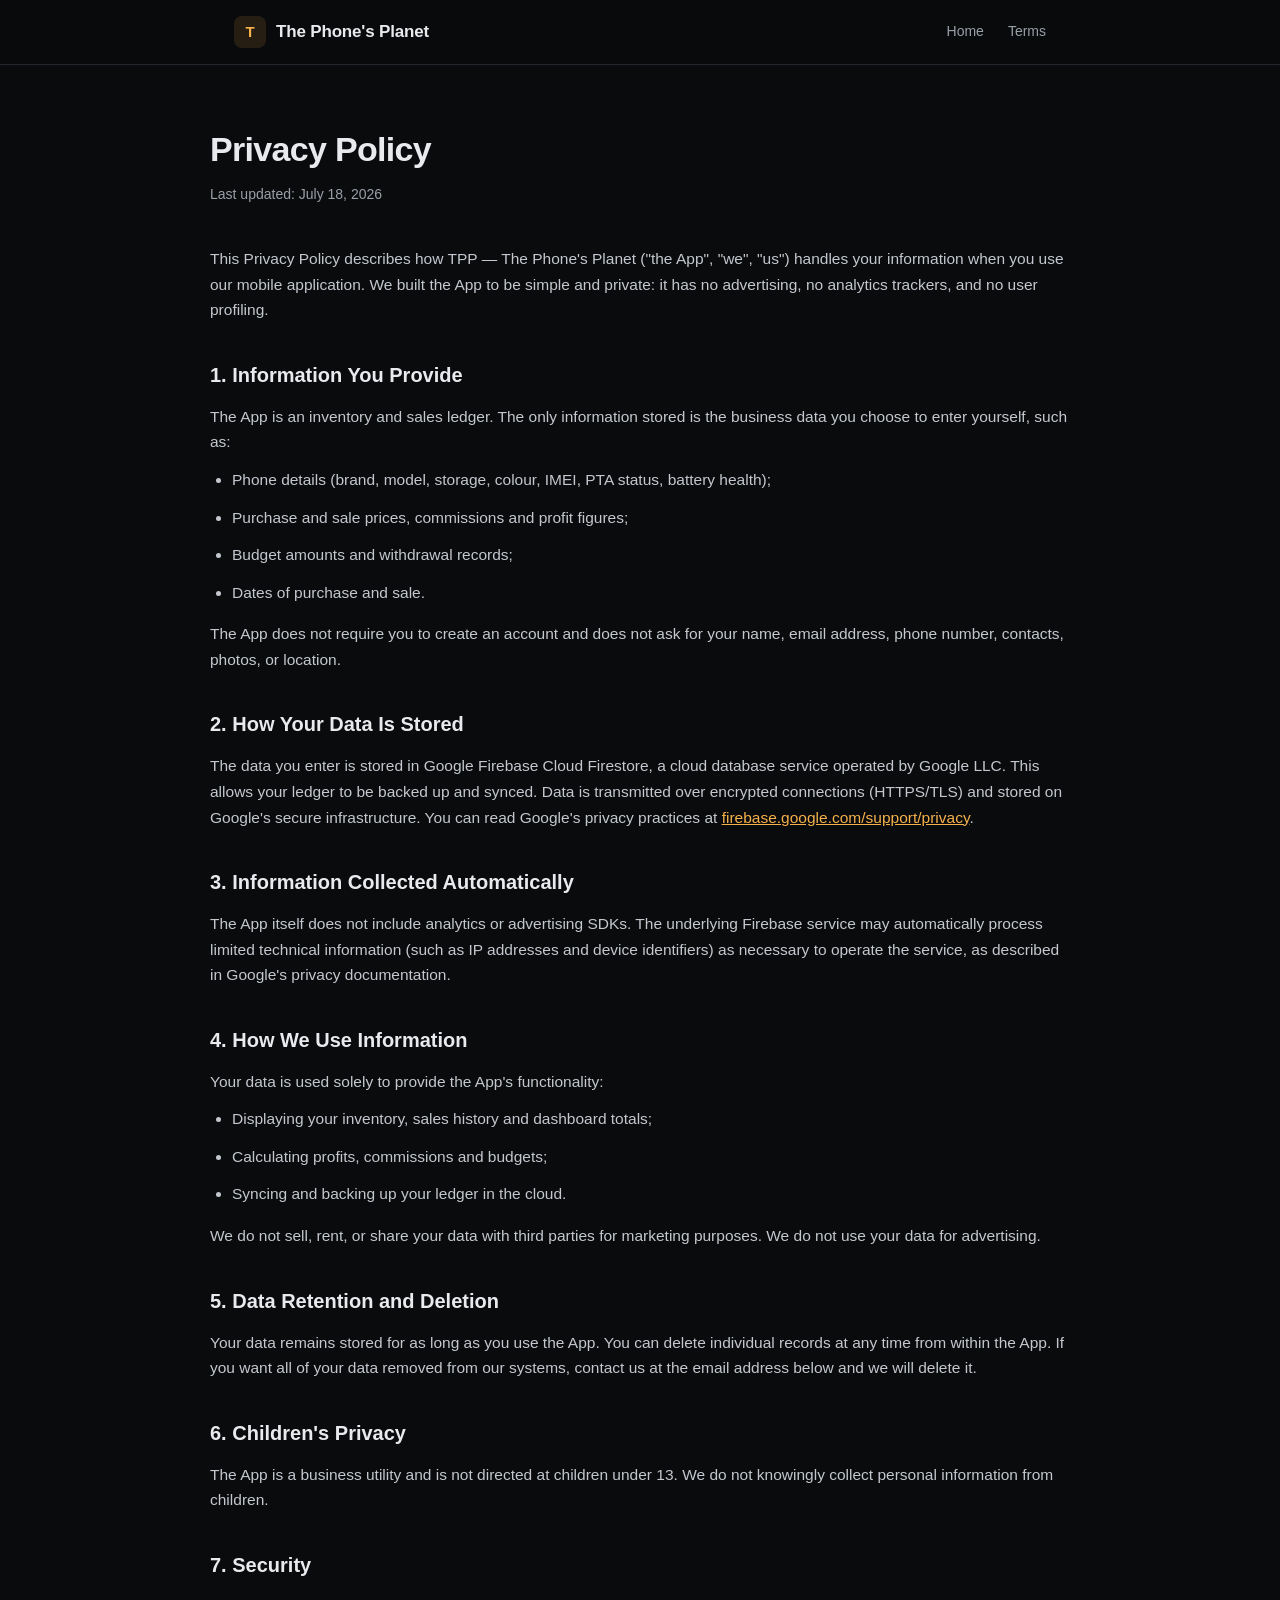
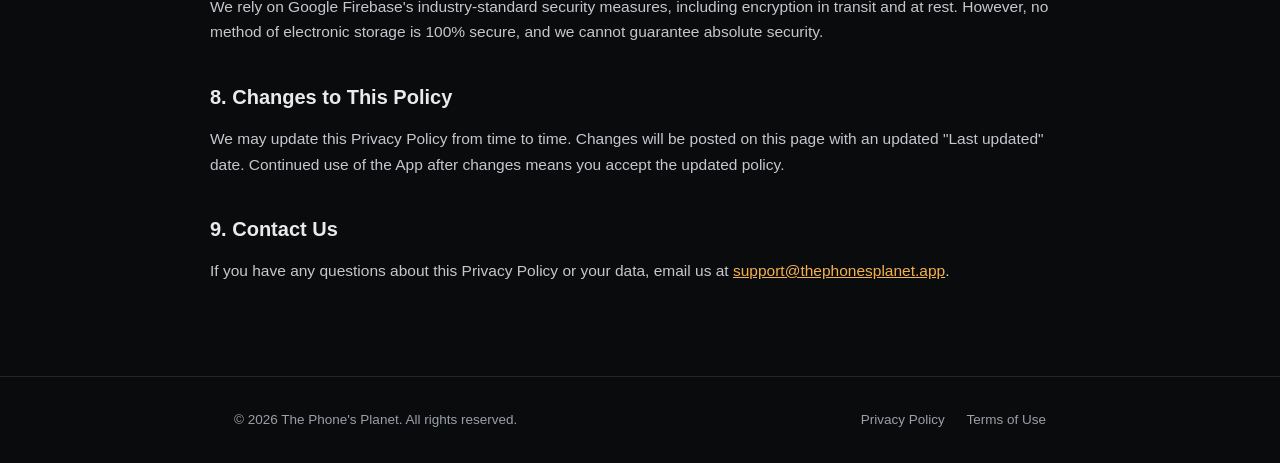
==== privacy.html @ 46cae415 "TOS" ====
<!DOCTYPE html>
<html lang="en">
<head>
  <meta charset="UTF-8" />
  <meta name="viewport" content="width=device-width, initial-scale=1.0" />
  <title>Privacy Policy — TPP: The Phone's Planet</title>
  <meta name="description" content="Privacy Policy for TPP — The Phone's Planet." />
  <link rel="stylesheet" href="styles.css" />
</head>
<body>
  <header>
    <div class="container nav">
      <a class="brand" href="index.html">
        <span class="logo">T</span>
        The Phone's Planet
      </a>
      <nav class="nav-links">
        <a href="index.html">Home</a>
        <a href="terms.html">Terms</a>
      </nav>
    </div>
  </header>

  <main class="container legal">
    <h1>Privacy Policy</h1>
    <p class="updated">Last updated: July 18, 2026</p>

    <p>
      This Privacy Policy describes how TPP — The Phone's Planet ("the App",
      "we", "us") handles your information when you use our mobile
      application. We built the App to be simple and private: it has no
      advertising, no analytics trackers, and no user profiling.
    </p>

    <h2>1. Information You Provide</h2>
    <p>
      The App is an inventory and sales ledger. The only information stored is
      the business data you choose to enter yourself, such as:
    </p>
    <ul>
      <li>Phone details (brand, model, storage, colour, IMEI, PTA status, battery health);</li>
      <li>Purchase and sale prices, commissions and profit figures;</li>
      <li>Budget amounts and withdrawal records;</li>
      <li>Dates of purchase and sale.</li>
    </ul>
    <p>
      The App does not require you to create an account and does not ask for
      your name, email address, phone number, contacts, photos, or location.
    </p>

    <h2>2. How Your Data Is Stored</h2>
    <p>
      The data you enter is stored in Google Firebase Cloud Firestore, a cloud
      database service operated by Google LLC. This allows your ledger to be
      backed up and synced. Data is transmitted over encrypted connections
      (HTTPS/TLS) and stored on Google's secure infrastructure. You can read
      Google's privacy practices at
      <a href="https://firebase.google.com/support/privacy" target="_blank" rel="noopener">firebase.google.com/support/privacy</a>.
    </p>

    <h2>3. Information Collected Automatically</h2>
    <p>
      The App itself does not include analytics or advertising SDKs. The
      underlying Firebase service may automatically process limited technical
      information (such as IP addresses and device identifiers) as necessary
      to operate the service, as described in Google's privacy documentation.
    </p>

    <h2>4. How We Use Information</h2>
    <p>Your data is used solely to provide the App's functionality:</p>
    <ul>
      <li>Displaying your inventory, sales history and dashboard totals;</li>
      <li>Calculating profits, commissions and budgets;</li>
      <li>Syncing and backing up your ledger in the cloud.</li>
    </ul>
    <p>
      We do not sell, rent, or share your data with third parties for
      marketing purposes. We do not use your data for advertising.
    </p>

    <h2>5. Data Retention and Deletion</h2>
    <p>
      Your data remains stored for as long as you use the App. You can delete
      individual records at any time from within the App. If you want all of
      your data removed from our systems, contact us at the email address
      below and we will delete it.
    </p>

    <h2>6. Children's Privacy</h2>
    <p>
      The App is a business utility and is not directed at children under 13.
      We do not knowingly collect personal information from children.
    </p>

    <h2>7. Security</h2>
    <p>
      We rely on Google Firebase's industry-standard security measures,
      including encryption in transit and at rest. However, no method of
      electronic storage is 100% secure, and we cannot guarantee absolute
      security.
    </p>

    <h2>8. Changes to This Policy</h2>
    <p>
      We may update this Privacy Policy from time to time. Changes will be
      posted on this page with an updated "Last updated" date. Continued use
      of the App after changes means you accept the updated policy.
    </p>

    <h2>9. Contact Us</h2>
    <p>
      If you have any questions about this Privacy Policy or your data, email
      us at
      <a href="mailto:support@thephonesplanet.app">support@thephonesplanet.app</a>.
    </p>
  </main>

  <footer>
    <div class="container footer-inner">
      <span>© 2026 The Phone's Planet. All rights reserved.</span>
      <span>
        <a href="privacy.html">Privacy Policy</a>
        <a href="terms.html">Terms of Use</a>
      </span>
    </div>
  </footer>
</body>
</html>
---- styles.css ----
:root {
  --bg: #0a0b0d;
  --surface: #131519;
  --border: #23262d;
  --text: #e8eaed;
  --muted: #9aa0a8;
  --accent: #f5b14c;
  --accent-soft: rgba(245, 177, 76, 0.12);
  --green: #34c38f;
  --blue: #4c8dff;
}

* {
  margin: 0;
  padding: 0;
  box-sizing: border-box;
}

html {
  scroll-behavior: smooth;
}

body {
  background: var(--bg);
  color: var(--text);
  font-family: "Inter", -apple-system, BlinkMacSystemFont, "Segoe UI", Roboto,
    sans-serif;
  line-height: 1.65;
  -webkit-font-smoothing: antialiased;
}

.container {
  max-width: 860px;
  margin: 0 auto;
  padding: 0 24px;
}

/* ---------- Header ---------- */

header {
  border-bottom: 1px solid var(--border);
  position: sticky;
  top: 0;
  background: rgba(10, 11, 13, 0.85);
  backdrop-filter: blur(12px);
  z-index: 10;
}

.nav {
  display: flex;
  align-items: center;
  justify-content: space-between;
  height: 64px;
}

.brand {
  display: flex;
  align-items: center;
  gap: 10px;
  font-weight: 700;
  font-size: 17px;
  color: var(--text);
  text-decoration: none;
  letter-spacing: -0.01em;
}

.brand .logo {
  width: 32px;
  height: 32px;
  border-radius: 8px;
  background: var(--accent-soft);
  color: var(--accent);
  display: grid;
  place-items: center;
  font-size: 15px;
  font-weight: 800;
}

.nav-links {
  display: flex;
  gap: 24px;
}

.nav-links a {
  color: var(--muted);
  text-decoration: none;
  font-size: 14px;
  transition: color 0.15s;
}

.nav-links a:hover {
  color: var(--text);
}

/* ---------- Hero ---------- */

.hero {
  text-align: center;
  padding: 96px 0 72px;
}

.hero .badge {
  display: inline-block;
  background: var(--accent-soft);
  color: var(--accent);
  font-size: 13px;
  font-weight: 600;
  padding: 6px 14px;
  border-radius: 999px;
  margin-bottom: 24px;
}

.hero h1 {
  font-size: clamp(34px, 6vw, 56px);
  font-weight: 800;
  letter-spacing: -0.03em;
  line-height: 1.12;
}

.hero h1 .accent {
  color: var(--accent);
}

.hero p.lede {
  color: var(--muted);
  font-size: 19px;
  max-width: 560px;
  margin: 20px auto 36px;
}

.cta-row {
  display: flex;
  gap: 14px;
  justify-content: center;
  flex-wrap: wrap;
}

.btn {
  display: inline-flex;
  align-items: center;
  gap: 8px;
  padding: 13px 26px;
  border-radius: 12px;
  font-size: 15px;
  font-weight: 600;
  text-decoration: none;
  transition: opacity 0.15s, background 0.15s;
}

.btn-primary {
  background: var(--accent);
  color: #14100a;
}

.btn-primary:hover {
  opacity: 0.9;
}

.btn-secondary {
  background: var(--surface);
  color: var(--text);
  border: 1px solid var(--border);
}

.btn-secondary:hover {
  background: #1a1d23;
}

/* ---------- Features ---------- */

.section {
  padding: 64px 0;
  border-top: 1px solid var(--border);
}

.section h2 {
  font-size: 28px;
  font-weight: 700;
  letter-spacing: -0.02em;
  margin-bottom: 8px;
}

.section p.sub {
  color: var(--muted);
  margin-bottom: 36px;
}

.grid {
  display: grid;
  grid-template-columns: repeat(auto-fit, minmax(240px, 1fr));
  gap: 16px;
}

.card {
  background: var(--surface);
  border: 1px solid var(--border);
  border-radius: 16px;
  padding: 24px;
}

.card .icon {
  width: 40px;
  height: 40px;
  border-radius: 10px;
  display: grid;
  place-items: center;
  font-size: 19px;
  margin-bottom: 14px;
  background: var(--accent-soft);
}

.card h3 {
  font-size: 16px;
  font-weight: 600;
  margin-bottom: 6px;
}

.card p {
  color: var(--muted);
  font-size: 14px;
}

/* ---------- Support ---------- */

.support-box {
  background: var(--surface);
  border: 1px solid var(--border);
  border-radius: 16px;
  padding: 32px;
  text-align: center;
}

.support-box a.email {
  color: var(--accent);
  font-weight: 600;
  text-decoration: none;
}

/* ---------- Legal pages ---------- */

.legal {
  padding: 56px 0 80px;
}

.legal h1 {
  font-size: 34px;
  font-weight: 800;
  letter-spacing: -0.02em;
  margin-bottom: 6px;
}

.legal .updated {
  color: var(--muted);
  font-size: 14px;
  margin-bottom: 40px;
}

.legal h2 {
  font-size: 20px;
  font-weight: 700;
  margin: 36px 0 12px;
}

.legal p,
.legal li {
  color: #c4c8ce;
  font-size: 15.5px;
  margin-bottom: 12px;
}

.legal ul {
  padding-left: 22px;
  margin-bottom: 16px;
}

.legal a {
  color: var(--accent);
}

/* ---------- Footer ---------- */

footer {
  border-top: 1px solid var(--border);
  padding: 32px 0;
}

.footer-inner {
  display: flex;
  align-items: center;
  justify-content: space-between;
  flex-wrap: wrap;
  gap: 16px;
  color: var(--muted);
  font-size: 13.5px;
}

.footer-inner a {
  color: var(--muted);
  text-decoration: none;
  margin-left: 18px;
}

.footer-inner a:hover {
  color: var(--text);
}

@media (max-width: 560px) {
  .hero {
    padding: 64px 0 48px;
  }
  .nav-links {
    gap: 16px;
  }
}
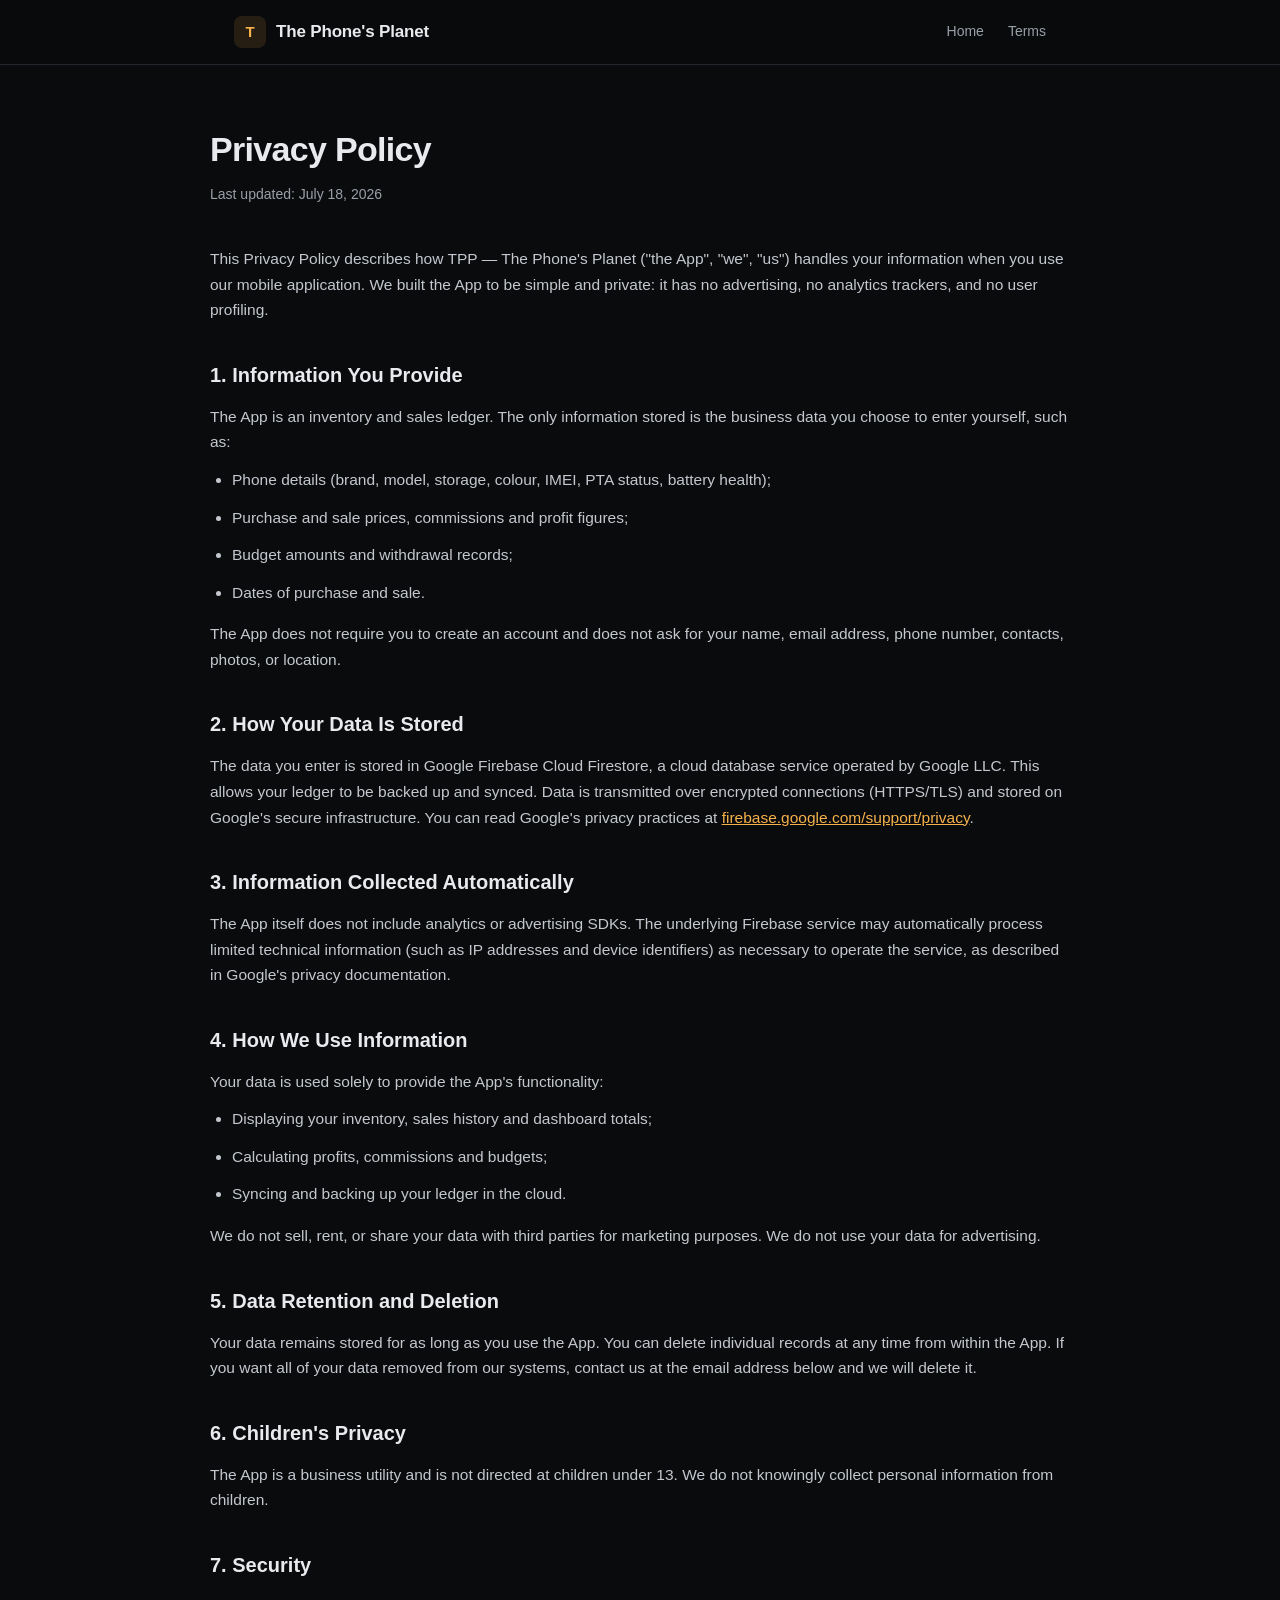
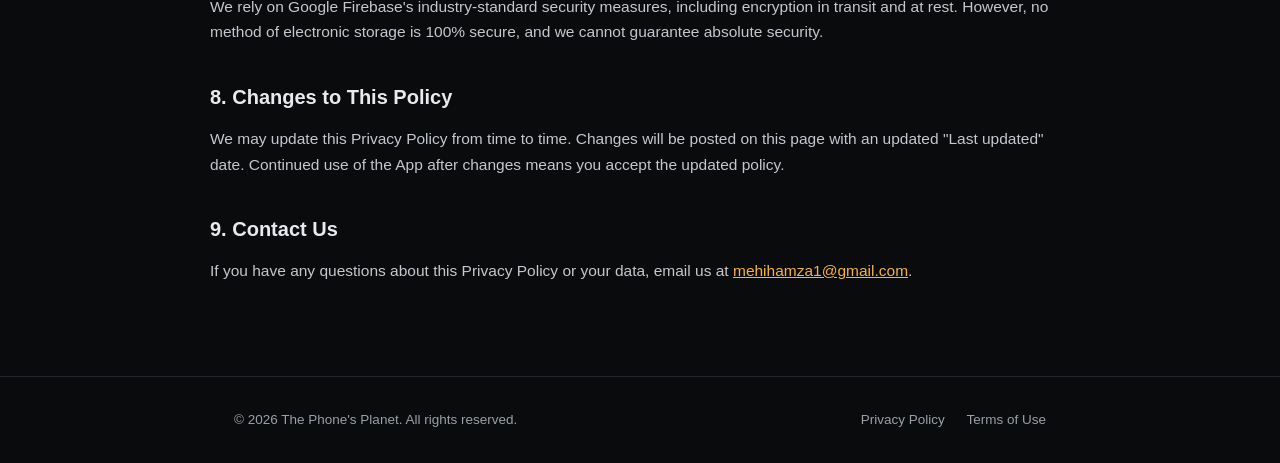
==== commit cee0fcef: "Update support email to mehihamza1@gmail.com Co-authored-by: Cursor <cursoragent@cursor.com>" ====
--- a/privacy.html
+++ b/privacy.html
@@ -5,18 +5,18 @@
   <meta name="viewport" content="width=device-width, initial-scale=1.0" />
   <title>Privacy Policy — TPP: The Phone's Planet</title>
   <meta name="description" content="Privacy Policy for TPP — The Phone's Planet." />
-  <link rel="stylesheet" href="styles.css" />
+  <link rel="stylesheet" href="/styles.css" />
 </head>
 <body>
   <header>
     <div class="container nav">
-      <a class="brand" href="index.html">
+      <a class="brand" href="/">
         <span class="logo">T</span>
         The Phone's Planet
       </a>
       <nav class="nav-links">
-        <a href="index.html">Home</a>
-        <a href="terms.html">Terms</a>
+        <a href="/">Home</a>
+        <a href="/terms">Terms</a>
       </nav>
     </div>
   </header>
@@ -111,7 +111,7 @@
     <p>
       If you have any questions about this Privacy Policy or your data, email
       us at
-      <a href="mailto:support@thephonesplanet.app">support@thephonesplanet.app</a>.
+      <a href="mailto:mehihamza1@gmail.com">mehihamza1@gmail.com</a>.
     </p>
   </main>
 
@@ -119,8 +119,8 @@
     <div class="container footer-inner">
       <span>© 2026 The Phone's Planet. All rights reserved.</span>
       <span>
-        <a href="privacy.html">Privacy Policy</a>
-        <a href="terms.html">Terms of Use</a>
+        <a href="/privacy">Privacy Policy</a>
+        <a href="/terms">Terms of Use</a>
       </span>
     </div>
   </footer>
